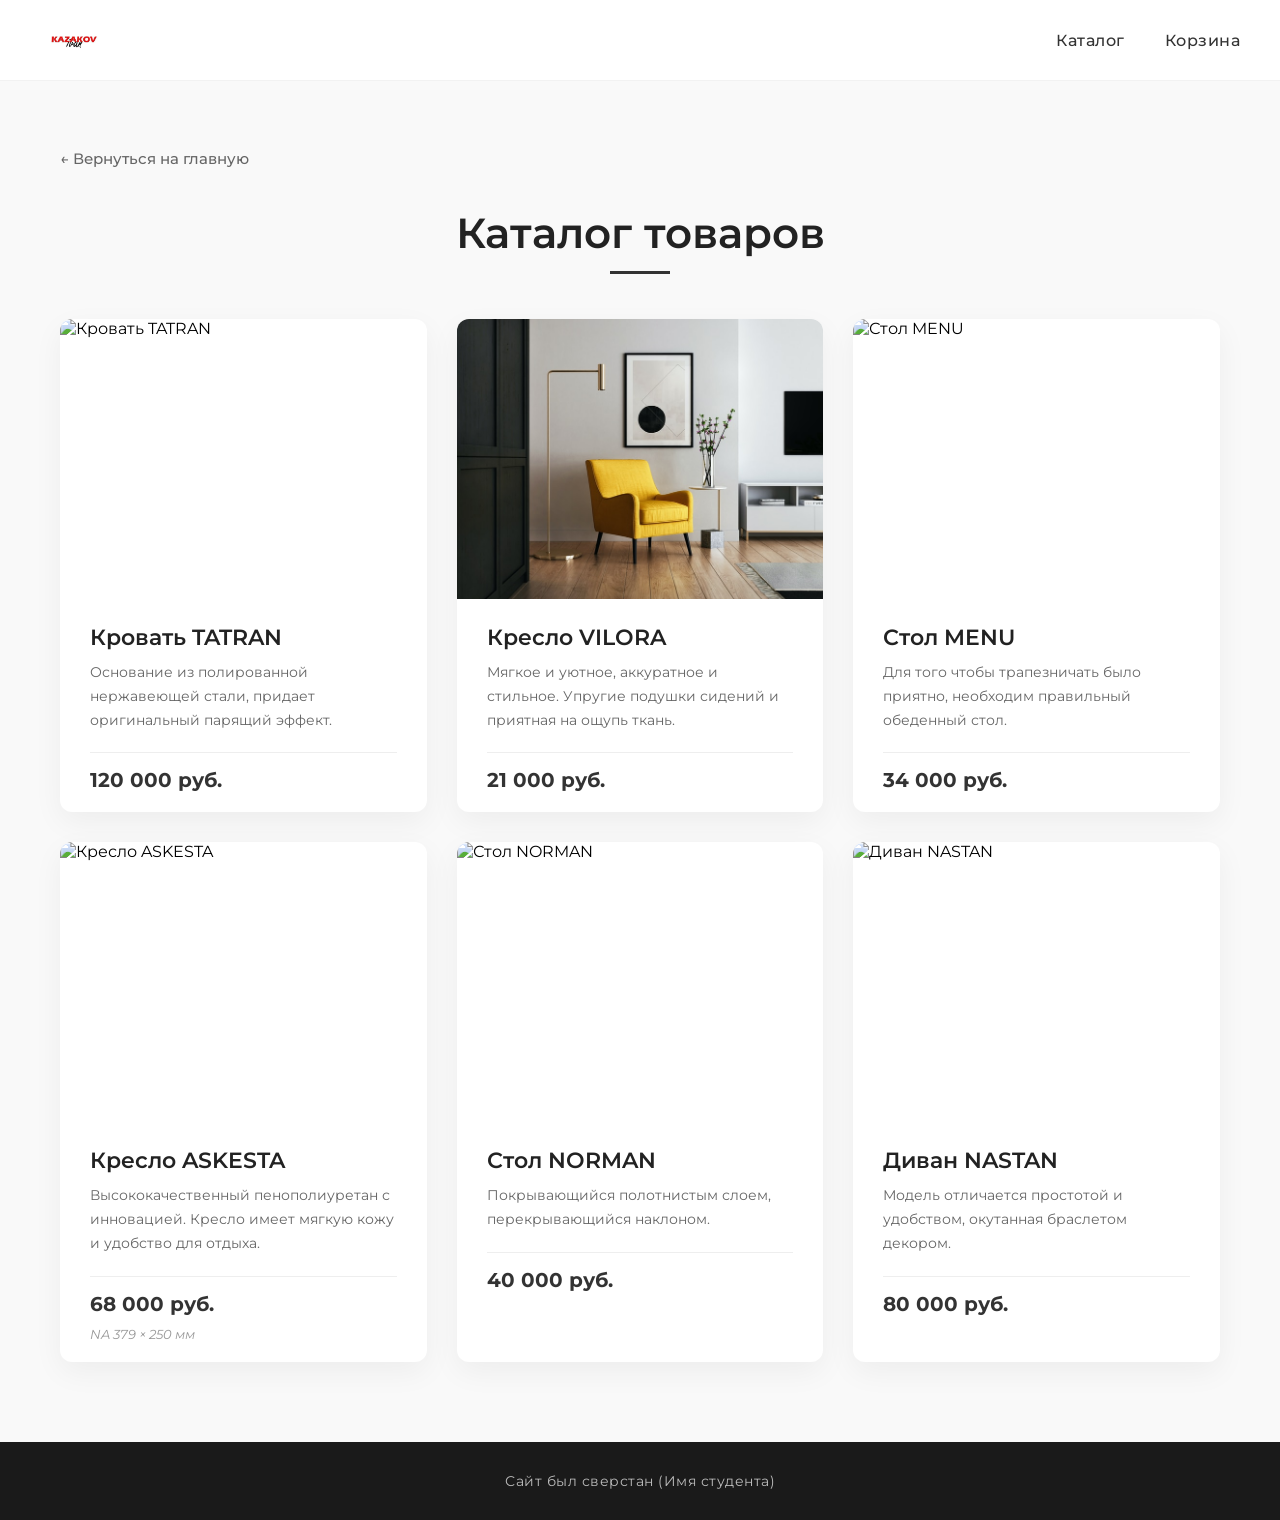
==== catalog.html @ 07cc7a16 "Add files via upload" ====
<!DOCTYPE html>
<html lang="ru">
<head>
    <meta charset="UTF-8">
    <meta name="viewport" content="width=device-width, initial-scale=1.0">
    <title>Каталог — Furniture Store</title>

    <!-- Подключение шрифта Montserrat -->
    <link rel="preconnect" href="https://fonts.googleapis.com">
    <link rel="preconnect" href="https://fonts.gstatic.com" crossorigin>
    <link href="https://fonts.googleapis.com/css2?family=Montserrat:ital,wght@0,100..900;1,100..900&display=swap" rel="stylesheet">

    <!-- Подключение стилей -->
    <link rel="stylesheet" href="style.css">
</head>
<body>
    <!-- Шапка -->
    <header>
        <div class="container header-container">
            <!-- Логотип -->
            <a href="index.html" class="logo">
                <img src="images/Logo.jpg" alt="Furniture Store Logo">
            </a>

            <!-- Меню справа -->
            <nav class="main-menu">
                <ul>
                    <li><a href="catalog.html">Каталог</a></li>
                    <li><a href="#cart">Корзина</a></li>
                </ul>
            </nav>
        </div>
    </header>

    <!-- Каталог товаров -->
    <section class="catalog">
        <div class="container">
            <!-- Кнопка возврата на главную -->
            <a href="index.html" class="back-to-home">← Вернуться на главную</a>
            
            <h2 class="catalog-title">Каталог товаров</h2>
            
            <div class="products-grid">
                <!-- Кровать TATRAN -->
                <div class="product-card">
                    <img src="images/Кровать TATRAN.jpg" alt="Кровать TATRAN" class="product-image">
                    <h3 class="product-title">Кровать TATRAN</h3>
                    <p class="product-description">
                        Основание из полированной нержавеющей стали, придает оригинальный парящий эффект.
                    </p>
                    <p class="product-price">120 000 руб.</p>
                </div>

                <!-- Кресло VILORA -->
                <div class="product-card">
                    <img src="images/Кресло VILORA.jpg" alt="Кресло VILORA" class="product-image">
                    <h3 class="product-title">Кресло VILORA</h3>
                    <p class="product-description">
                        Мягкое и уютное, аккуратное и стильное. Упругие подушки сидений и приятная на ощупь ткань.
                    </p>
                    <p class="product-price">21 000 руб.</p>
                </div>

                <!-- Стол MENU -->
                <div class="product-card">
                    <img src="images/Стол MENU.jpg" alt="Стол MENU" class="product-image">
                    <h3 class="product-title">Стол MENU</h3>
                    <p class="product-description">
                        Для того чтобы трапезничать было приятно, необходим правильный обеденный стол.
                    </p>
                    <p class="product-price">34 000 руб.</p>
                </div>

                <!-- Кресло ASKESTA -->
                <div class="product-card">
                    <img src="images/Кресло ASKESTA.jpg" alt="Кресло ASKESTA" class="product-image">
                    <h3 class="product-title">Кресло ASKESTA</h3>
                    <p class="product-description">
                        Высококачественный пенополиуретан с инновацией. Кресло имеет мягкую кожу и удобство для отдыха.
                    </p>
                    <p class="product-price">68 000 руб.</p>
                    <p class="product-dimensions">NA 379 × 250 мм</p>
                </div>

                <!-- Стол NORMAN -->
                <div class="product-card">
                    <img src="images/Стол NORMAN.jpg" alt="Стол NORMAN" class="product-image">
                    <h3 class="product-title">Стол NORMAN</h3>
                    <p class="product-description">
                        Покрывающийся полотнистым слоем, перекрывающийся наклоном.
                    </p>
                    <p class="product-price">40 000 руб.</p>
                </div>

                <!-- Диван NASTAN -->
                <div class="product-card">
                    <img src="images/Диван NASTAN.jpg" alt="Диван NASTAN" class="product-image">
                    <h3 class="product-title">Диван NASTAN</h3>
                    <p class="product-description">
                        Модель отличается простотой и удобством, окутанная браслетом декором.
                    </p>
                    <p class="product-price">80 000 руб.</p>
                </div>
            </div>
        </div>
    </section>

    <!-- Подвал -->
    <footer>
        <div class="container">
            <p>Сайт был сверстан (Имя студента)</p>
        </div>
    </footer>
</body>
</html>
---- style.css ----
/* ===== ОБЩИЕ СТИЛИ ===== */
* {
    margin: 0;
    padding: 0;
    box-sizing: border-box;
}

body, button, a, input, textarea {
    font-family: 'Montserrat', Arial, sans-serif;
}

.container {
    max-width: 1200px;
    margin: 0 auto;
    padding: 0 20px;
}

/* ===== HEADER ===== */
header {
    background-color: rgba(255, 255, 255, 0.95);
    border-bottom: 1px solid rgba(0, 0, 0, 0.05);
    position: relative;
    z-index: 10;
}

.header-container {
    display: flex;
    justify-content: space-between;
    align-items: center;
    padding: 15px 0;
}

.logo img {
    display: block;
    height: 50px;
    width: auto;
    transition: transform 0.2s;
}

.logo img:hover {
    transform: scale(1.05);
}

.main-menu ul {
    display: flex;
    gap: 40px;
    margin: 0;
    padding: 0;
    list-style: none;
}

.main-menu a {
    text-decoration: none;
    color: #333;
    font-weight: 500;
    font-size: 16px;
    letter-spacing: 0.5px;
    transition: color 0.2s;
    position: relative;
}

.main-menu a:hover {
    color: #000;
}

.main-menu a::after {
    content: '';
    position: absolute;
    bottom: -5px;
    left: 0;
    width: 0;
    height: 2px;
    background-color: #333;
    transition: width 0.2s;
}

.main-menu a:hover::after {
    width: 100%;
}

/* ===== HERO ===== */
.hero {
    background-image: linear-gradient(rgba(0, 0, 0, 0.3), rgba(0, 0, 0, 0.3)), url('images/Phone.jpg');
    background-size: cover;
    background-position: center;
    color: #fff;
    padding: 200px 0;
    position: relative;
}

.hero-container {
    max-width: 800px;
    text-align: left;
}

.hero-subtitle {
    font-size: 18px;
    font-weight: 400;
    margin-bottom: 15px;
    opacity: 0.9;
    letter-spacing: 2px;
    text-transform: uppercase;
}

.hero-title {
    font-size: 64px;
    font-weight: 700;
    margin-bottom: 20px;
    line-height: 1.1;
    text-shadow: 2px 2px 4px rgba(0, 0, 0, 0.3);
}

.hero-description {
    font-size: 20px;
    font-weight: 300;
    margin-bottom: 40px;
    line-height: 1.5;
    opacity: 0.9;
    max-width: 600px;
}

.hero-button {
    display: inline-block;
    background-color: #fff;
    color: #333;
    text-decoration: none;
    padding: 16px 50px;
    border-radius: 30px;
    font-weight: 600;
    font-size: 16px;
    letter-spacing: 0.5px;
    transition: all 0.3s;
    box-shadow: 0 4px 15px rgba(0, 0, 0, 0.2);
}

.hero-button:hover {
    background-color: #f8f8f8;
    transform: translateY(-2px);
    box-shadow: 0 6px 20px rgba(0, 0, 0, 0.3);
}

/* ===== CATALOG PAGE STYLES ===== */
.catalog {
    padding: 60px 0 80px 0;
    background-color: #f9f9f9;
}

/* Кнопка возврата на главную */
.back-to-home {
    display: inline-block;
    text-decoration: none;
    color: #666;
    font-weight: 500;
    margin-bottom: 30px;
    padding: 8px 0;
    transition: all 0.2s;
    font-size: 15px;
    border-bottom: 1px solid transparent;
}

.back-to-home:hover {
    color: #333;
    transform: translateX(-5px);
    border-bottom-color: #333;
}

.catalog-title {
    font-size: 42px;
    font-weight: 600;
    margin-bottom: 60px;
    text-align: center;
    color: #222;
    position: relative;
}

.catalog-title::after {
    content: '';
    position: absolute;
    bottom: -15px;
    left: 50%;
    transform: translateX(-50%);
    width: 60px;
    height: 3px;
    background-color: #333;
}

.products-grid {
    display: grid;
    grid-template-columns: repeat(auto-fill, minmax(350px, 1fr));
    gap: 30px;
}

.product-card {
    background-color: #fff;
    border-radius: 12px;
    box-shadow: 0 10px 30px rgba(0, 0, 0, 0.05);
    transition: all 0.3s;
    overflow: hidden;
}

.product-card:hover {
    transform: translateY(-8px);
    box-shadow: 0 20px 40px rgba(0, 0, 0, 0.1);
}

.product-image {
    width: 100%;
    height: 280px;
    object-fit: cover;
    display: block;
    transition: transform 0.5s;
}

.product-card:hover .product-image {
    transform: scale(1.05);
}

.product-title {
    font-size: 22px;
    font-weight: 600;
    margin: 25px 30px 10px 30px;
    color: #222;
}

.product-description {
    font-size: 14px;
    line-height: 1.7;
    color: #666;
    margin: 0 30px 20px 30px;
}

.product-price {
    font-size: 20px;
    font-weight: 700;
    color: #333;
    border-top: 1px solid #eee;
    margin: 0 30px;
    padding: 15px 0 20px 0;
}

.product-dimensions {
    font-size: 13px;
    color: #999;
    margin: -10px 30px 20px 30px;
    font-style: italic;
}

/* ===== FOOTER ===== */
footer {
    background-color: #1a1a1a;
    color: #fff;
    padding: 30px 0;
    text-align: center;
}

footer p {
    opacity: 0.7;
    font-size: 14px;
    letter-spacing: 0.5px;
}
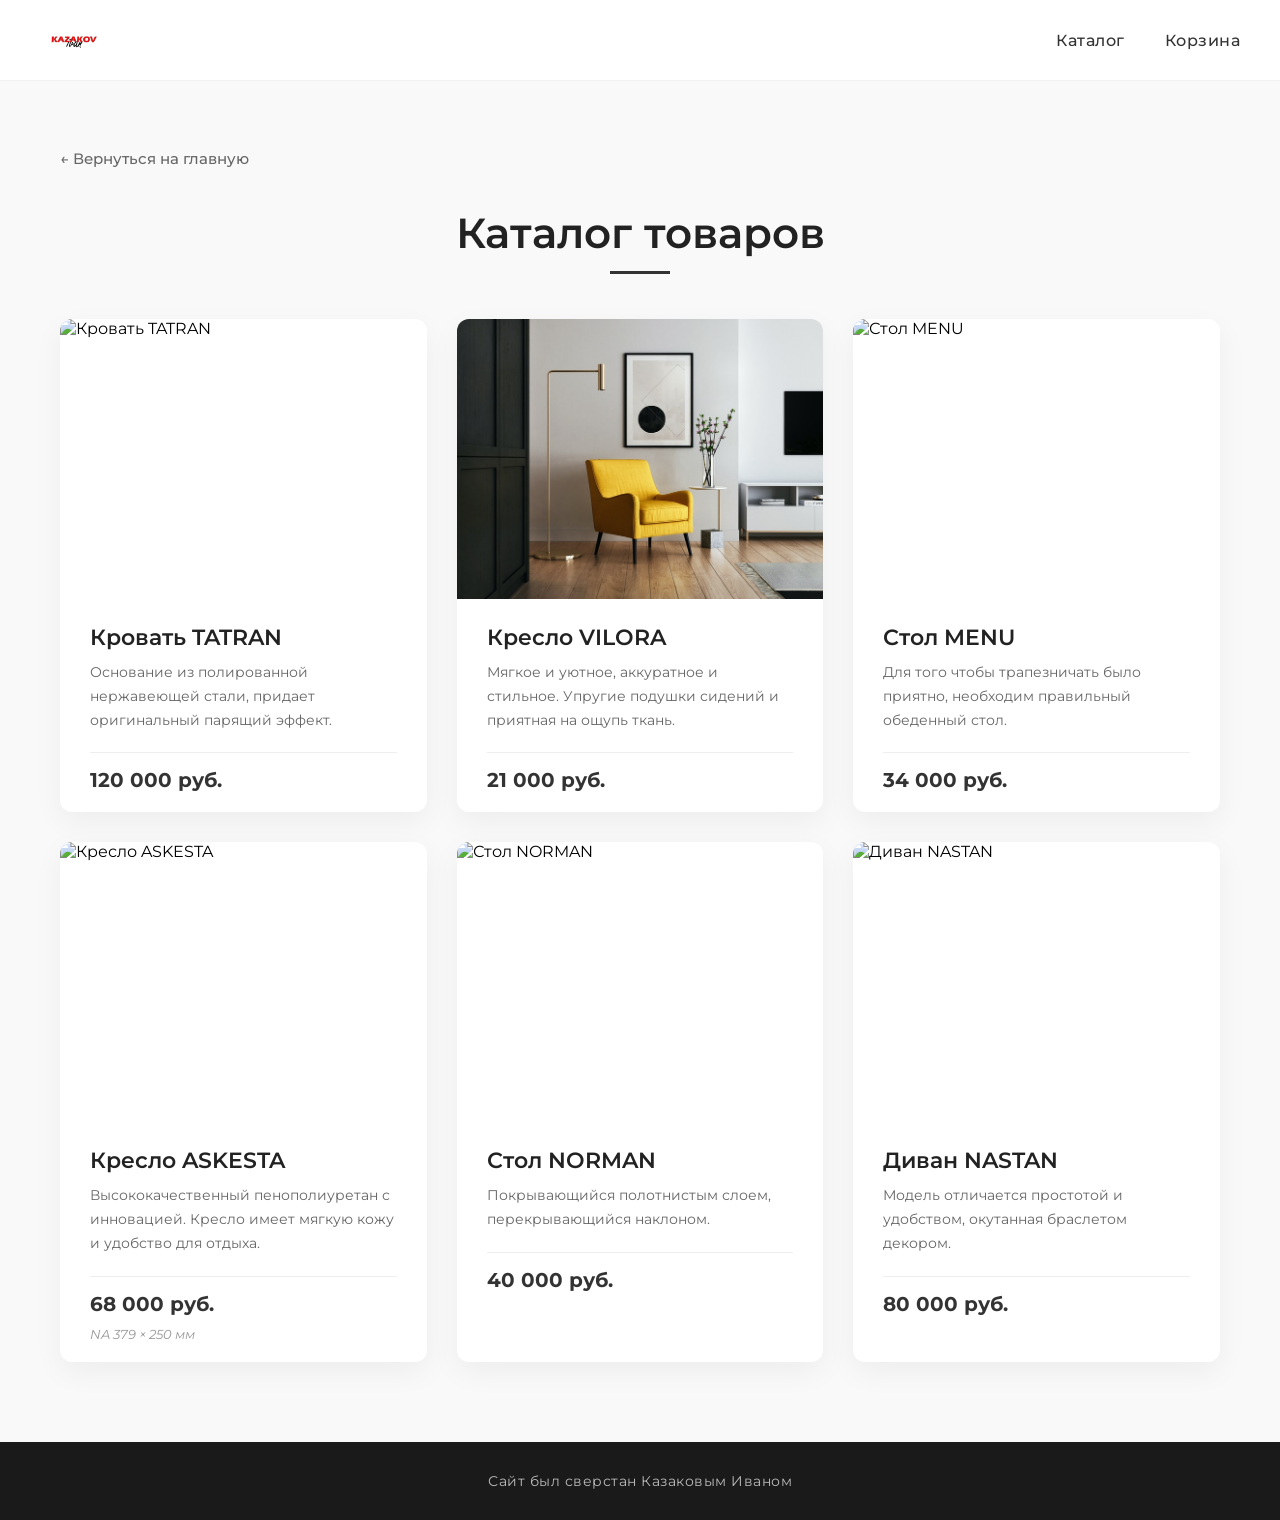
==== commit 988f4884: "Update catalog.html" ====
--- a/catalog.html
+++ b/catalog.html
@@ -108,8 +108,9 @@
     <!-- Подвал -->
     <footer>
         <div class="container">
-            <p>Сайт был сверстан (Имя студента)</p>
+            <p>Сайт был сверстан Казаковым Иваном</p>
         </div>
     </footer>
 </body>
-</html>+
+</html>
